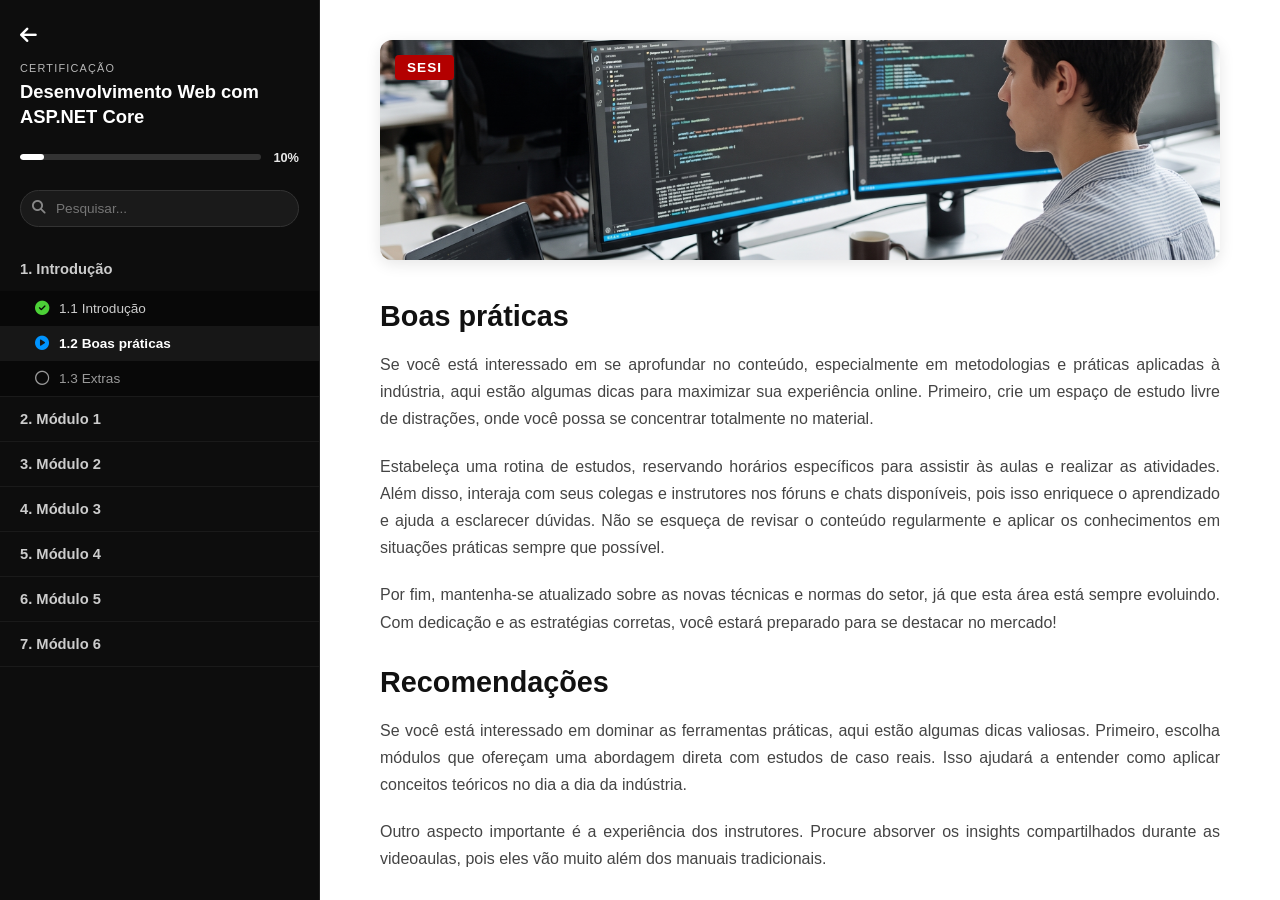
==== frontend/ava.html @ e6ee1635 "Criado pagina AVA dos Cursos" ====
<!DOCTYPE html>
<html lang="pt-BR">
<head>
    <meta charset="UTF-8">
    <meta name="viewport" content="width=device-width, initial-scale=1.0">
    <title>Ambiente Virtual de Aprendizagem - SESI + Indústria</title>
    <link rel="stylesheet" href="ava-style.css">
    <link rel="stylesheet" href="https://cdnjs.cloudflare.com/ajax/libs/font-awesome/6.4.0/css/all.min.css">
</head>
<body>

    <div class="ava-layout">
        <!-- Sidebar Esquerda (Preta) -->
        <aside class="ava-sidebar">
            <div class="sidebar-top">
                <a href="javascript:history.back()" class="back-arrow" aria-label="Voltar"><i class="fa-solid fa-arrow-left"></i></a>
                <span class="cert-label">CERTIFICAÇÃO</span>
                <h2 id="avaCourseTitle">Carregando curso...</h2>
                
                <div class="progress-box">
                    <div class="progress-bar-bg">
                        <div class="progress-fill" style="width: 10%;"></div>
                    </div>
                    <span class="progress-text">10%</span>
                </div>
            </div>

            <div class="sidebar-search">
                <input type="text" placeholder="Pesquisar..." aria-label="Pesquisar conteúdo">
                <i class="fa-solid fa-magnifying-glass"></i>
            </div>

            <nav class="sidebar-menu">
                <div class="menu-section active">
                    <div class="module-title">1. Introdução</div>
                    <ul class="sub-menu">
                        <li class="completed"><i class="fa-solid fa-circle-check"></i> 1.1 Introdução</li>
                        <li class="active"><i class="fa-solid fa-circle-play"></i> 1.2 Boas práticas</li>
                        <li><i class="fa-regular fa-circle"></i> 1.3 Extras</li>
                    </ul>
                </div>
                <div class="menu-section">
                    <div class="module-title">2. Módulo 1</div>
                </div>
                <div class="menu-section">
                    <div class="module-title">3. Módulo 2</div>
                </div>
                <div class="menu-section">
                    <div class="module-title">4. Módulo 3</div>
                </div>
                <div class="menu-section">
                    <div class="module-title">5. Módulo 4</div>
                </div>
                <div class="menu-section">
                    <div class="module-title">6. Módulo 5</div>
                </div>
                <div class="menu-section">
                    <div class="module-title">7. Módulo 6</div>
                </div>
            </nav>
        </aside>

        <!-- Conteúdo Principal (Direita - Fundo Branco) -->
        <main class="ava-content">
            <div class="content-banner">
                <img id="avaBannerImg" src="assets/curso-aspnet.png" alt="Capa do curso">
                <div class="banner-logo-sesi">SESI</div>
            </div>

            <div class="content-text-body">
                <h2>Boas práticas</h2>
                <p>Se você está interessado em se aprofundar no conteúdo, especialmente em metodologias e práticas aplicadas à indústria, aqui estão algumas dicas para maximizar sua experiência online. Primeiro, crie um espaço de estudo livre de distrações, onde você possa se concentrar totalmente no material.</p>
                <p>Estabeleça uma rotina de estudos, reservando horários específicos para assistir às aulas e realizar as atividades. Além disso, interaja com seus colegas e instrutores nos fóruns e chats disponíveis, pois isso enriquece o aprendizado e ajuda a esclarecer dúvidas. Não se esqueça de revisar o conteúdo regularmente e aplicar os conhecimentos em situações práticas sempre que possível.</p>
                <p>Por fim, mantenha-se atualizado sobre as novas técnicas e normas do setor, já que esta área está sempre evoluindo. Com dedicação e as estratégias corretas, você estará preparado para se destacar no mercado!</p>

                <h2>Recomendações</h2>
                <p>Se você está interessado em dominar as ferramentas práticas, aqui estão algumas dicas valiosas. Primeiro, escolha módulos que ofereçam uma abordagem direta com estudos de caso reais. Isso ajudará a entender como aplicar conceitos teóricos no dia a dia da indústria.</p>
                <p>Outro aspecto importante é a experiência dos instrutores. Procure absorver os insights compartilhados durante as videoaulas, pois eles vão muito além dos manuais tradicionais.</p>
                <p>Considere também a flexibilidade da sua rotina de estudos. Com dedicação e foco, você garantirá alta performance e eficiência nas entregas dos seus projetos.</p>
            </div>
        </main>
    </div>

    <script src="ava-script.js"></script>
</body>
</html>
---- frontend/ava-style.css ----
* {
    box-sizing: border-box;
    margin: 0;
    padding: 0;
    font-family: 'Segoe UI', Tahoma, Geneva, Verdana, sans-serif;
}

body {
    background-color: #ffffff;
    color: #111111;
    height: 100vh;
    overflow: hidden;
}

.ava-layout {
    display: grid;
    grid-template-columns: 320px 1fr;
    height: 100vh;
}

/* --- SIDEBAR ESQUERDA (PRETA) --- */
.ava-sidebar {
    background-color: #0d0d0d;
    color: #ffffff;
    display: flex;
    flex-direction: column;
    height: 100vh;
    border-right: 1px solid #222;
}

.sidebar-top {
    padding: 25px 20px 15px 20px;
}

.back-arrow {
    color: #ffffff;
    font-size: 1.2rem;
    text-decoration: none;
    display: inline-block;
    margin-bottom: 15px;
    transition: opacity 0.2s;
}

.back-arrow:hover {
    opacity: 0.8;
}

.cert-label {
    font-size: 0.68rem;
    letter-spacing: 1.2px;
    opacity: 0.7;
    display: block;
    margin-bottom: 6px;
}

.sidebar-top h2 {
    font-size: 1.15rem;
    font-weight: 700;
    line-height: 1.35;
    margin-bottom: 20px;
    color: #ffffff;
}

.progress-box {
    display: flex;
    align-items: center;
    gap: 12px;
}

.progress-bar-bg {
    flex-grow: 1;
    background-color: #333333;
    height: 6px;
    border-radius: 3px;
    overflow: hidden;
}

.progress-fill {
    background-color: #ffffff;
    height: 100%;
    border-radius: 3px;
}

.progress-text {
    font-size: 0.8rem;
    font-weight: 600;
    opacity: 0.9;
}

/* Campo de Pesquisa na Sidebar */
.sidebar-search {
    position: relative;
    padding: 10px 20px;
}

.sidebar-search input {
    width: 100%;
    background-color: #1a1a1a;
    border: 1px solid #333;
    padding: 10px 15px 10px 35px;
    border-radius: 20px;
    color: #ffffff;
    font-size: 0.85rem;
    outline: none;
}

.sidebar-search input:focus {
    border-color: #b30000;
}

.sidebar-search i {
    position: absolute;
    left: 32px;
    top: 50%;
    transform: translateY(-50%);
    color: #888;
    font-size: 0.85rem;
}

/* Menu de Módulos */
.sidebar-menu {
    flex-grow: 1;
    overflow-y: auto;
    padding: 10px 0 20px 0;
}

.sidebar-menu::-webkit-scrollbar {
    width: 4px;
}
.sidebar-menu::-webkit-scrollbar-thumb {
    background-color: #333;
    border-radius: 2px;
}

.menu-section {
    border-bottom: 1px solid #1a1a1a;
}

.module-title {
    padding: 14px 20px;
    font-size: 0.92rem;
    font-weight: 600;
    color: #cccccc;
    cursor: pointer;
}

.sub-menu {
    list-style: none;
    background-color: #080808;
    display: none;
}

.menu-section.active .sub-menu {
    display: block;
}

.sub-menu li {
    padding: 10px 20px 10px 35px;
    font-size: 0.85rem;
    color: #999999;
    display: flex;
    align-items: center;
    gap: 10px;
    cursor: pointer;
    transition: background 0.2s, color 0.2s;
}

.sub-menu li:hover {
    color: #ffffff;
    background-color: rgba(255, 255, 255, 0.03);
}

.sub-menu li.active {
    color: #ffffff;
    font-weight: 600;
    background-color: rgba(255, 255, 255, 0.06);
}

.sub-menu li.completed {
    color: #cccccc;
}

.sub-menu li i {
    font-size: 0.9rem;
}

.sub-menu li.completed i {
    color: #4cd137;
}

.sub-menu li.active i {
    color: #0094ff;
}

/* --- CONTEÚDO PRINCIPAL (DIREITA) --- */
.ava-content {
    background-color: #ffffff;
    overflow-y: auto;
    padding: 40px 60px;
}

.content-banner {
    position: relative;
    border-radius: 12px;
    overflow: hidden;
    height: 220px;
    margin-bottom: 40px;
    box-shadow: 0 4px 15px rgba(0, 0, 0, 0.1);
}

.content-banner img {
    width: 100%;
    height: 100%;
    object-fit: cover;
}

.banner-logo-sesi {
    position: absolute;
    top: 15px;
    left: 15px;
    background-color: #b30000;
    color: #ffffff;
    font-weight: 800;
    font-size: 0.85rem;
    padding: 5px 12px;
    border-radius: 4px;
    letter-spacing: 1px;
}

.content-text-body h2 {
    font-size: 1.8rem;
    font-weight: 800;
    color: #111111;
    margin-bottom: 18px;
    margin-top: 30px;
}

.content-text-body h2:first-child {
    margin-top: 0;
}

.content-text-body p {
    font-size: 1rem;
    color: #444444;
    line-height: 1.7;
    margin-bottom: 20px;
    text-align: justify;
}

/* Responsividade Mobile */
@media (max-width: 900px) {
    .ava-layout {
        grid-template-columns: 1fr;
        height: auto;
        overflow: auto;
    }
    .ava-sidebar {
        height: auto;
    }
    .ava-content {
        padding: 20px;
    }
}
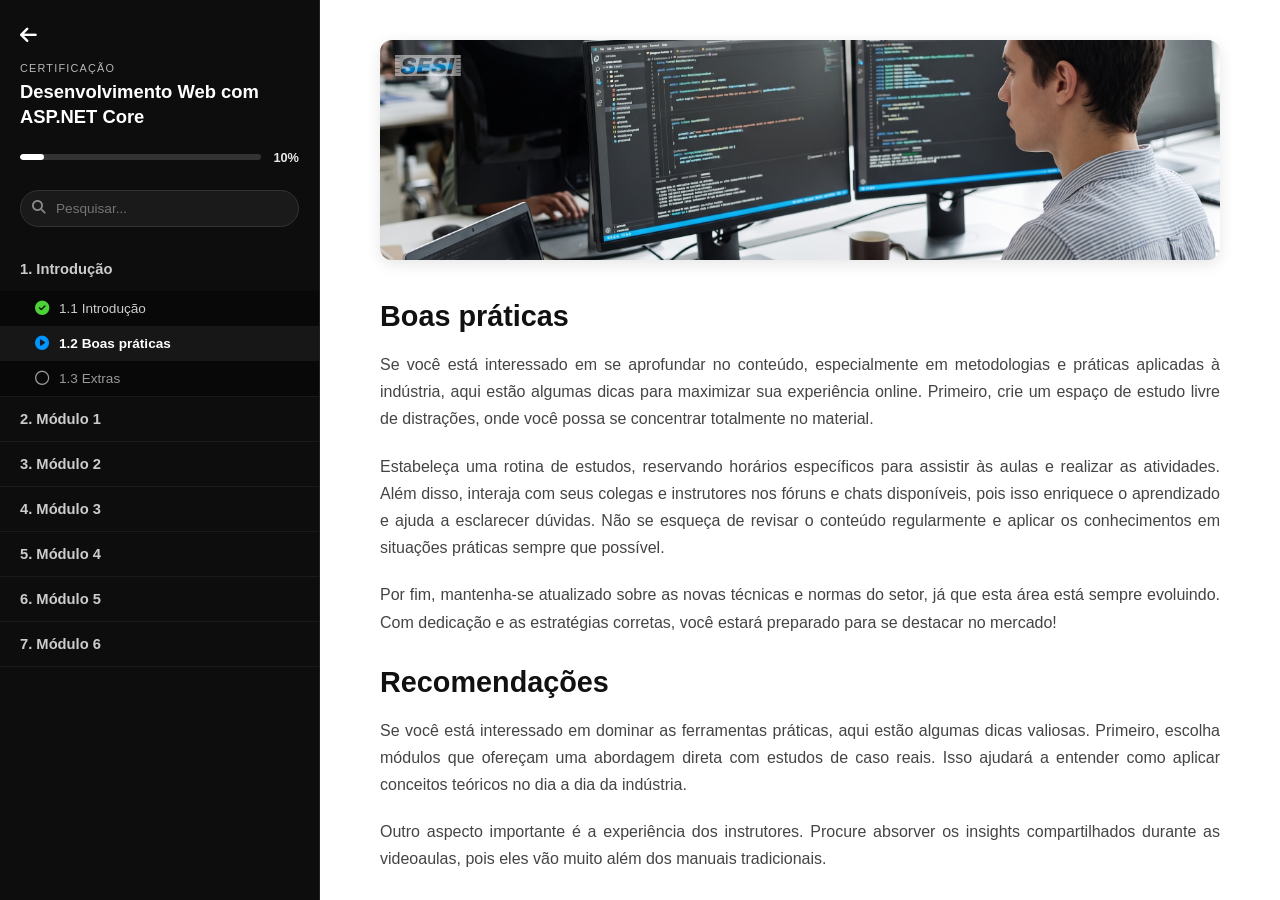
==== commit 608181e4: "Adicionando imagem do videos nos cursos" ====
--- a/frontend/ava.html
+++ b/frontend/ava.html
@@ -64,7 +64,10 @@
         <main class="ava-content">
             <div class="content-banner">
                 <img id="avaBannerImg" src="assets/curso-aspnet.png" alt="Capa do curso">
-                <div class="banner-logo-sesi">SESI</div>
+                <!-- LOGOTIPO OFICIAL DO SESI -->
+                <div class="banner-logo-sesi">
+                    <img src="assets/logo-sesi.svg" alt="SESI Logo">
+                </div>
             </div>
 
             <div class="content-text-body">
--- a/frontend/ava-style.css
+++ b/frontend/ava-style.css
@@ -218,13 +218,16 @@
     position: absolute;
     top: 15px;
     left: 15px;
-    background-color: #b30000;
-    color: #ffffff;
-    font-weight: 800;
-    font-size: 0.85rem;
-    padding: 5px 12px;
-    border-radius: 4px;
-    letter-spacing: 1px;
+    background-color: transparent !important;
+    padding: 0;
+    z-index: 2;
+}
+
+.banner-logo-sesi img {
+    height: 22px;
+    width: auto;
+    opacity: 0.85; /* Aplica a transparência exata da referência */
+    filter: brightness(0) invert(1); /* Mantém o logo totalmente branco sobre a imagem */
 }
 
 .content-text-body h2 {
